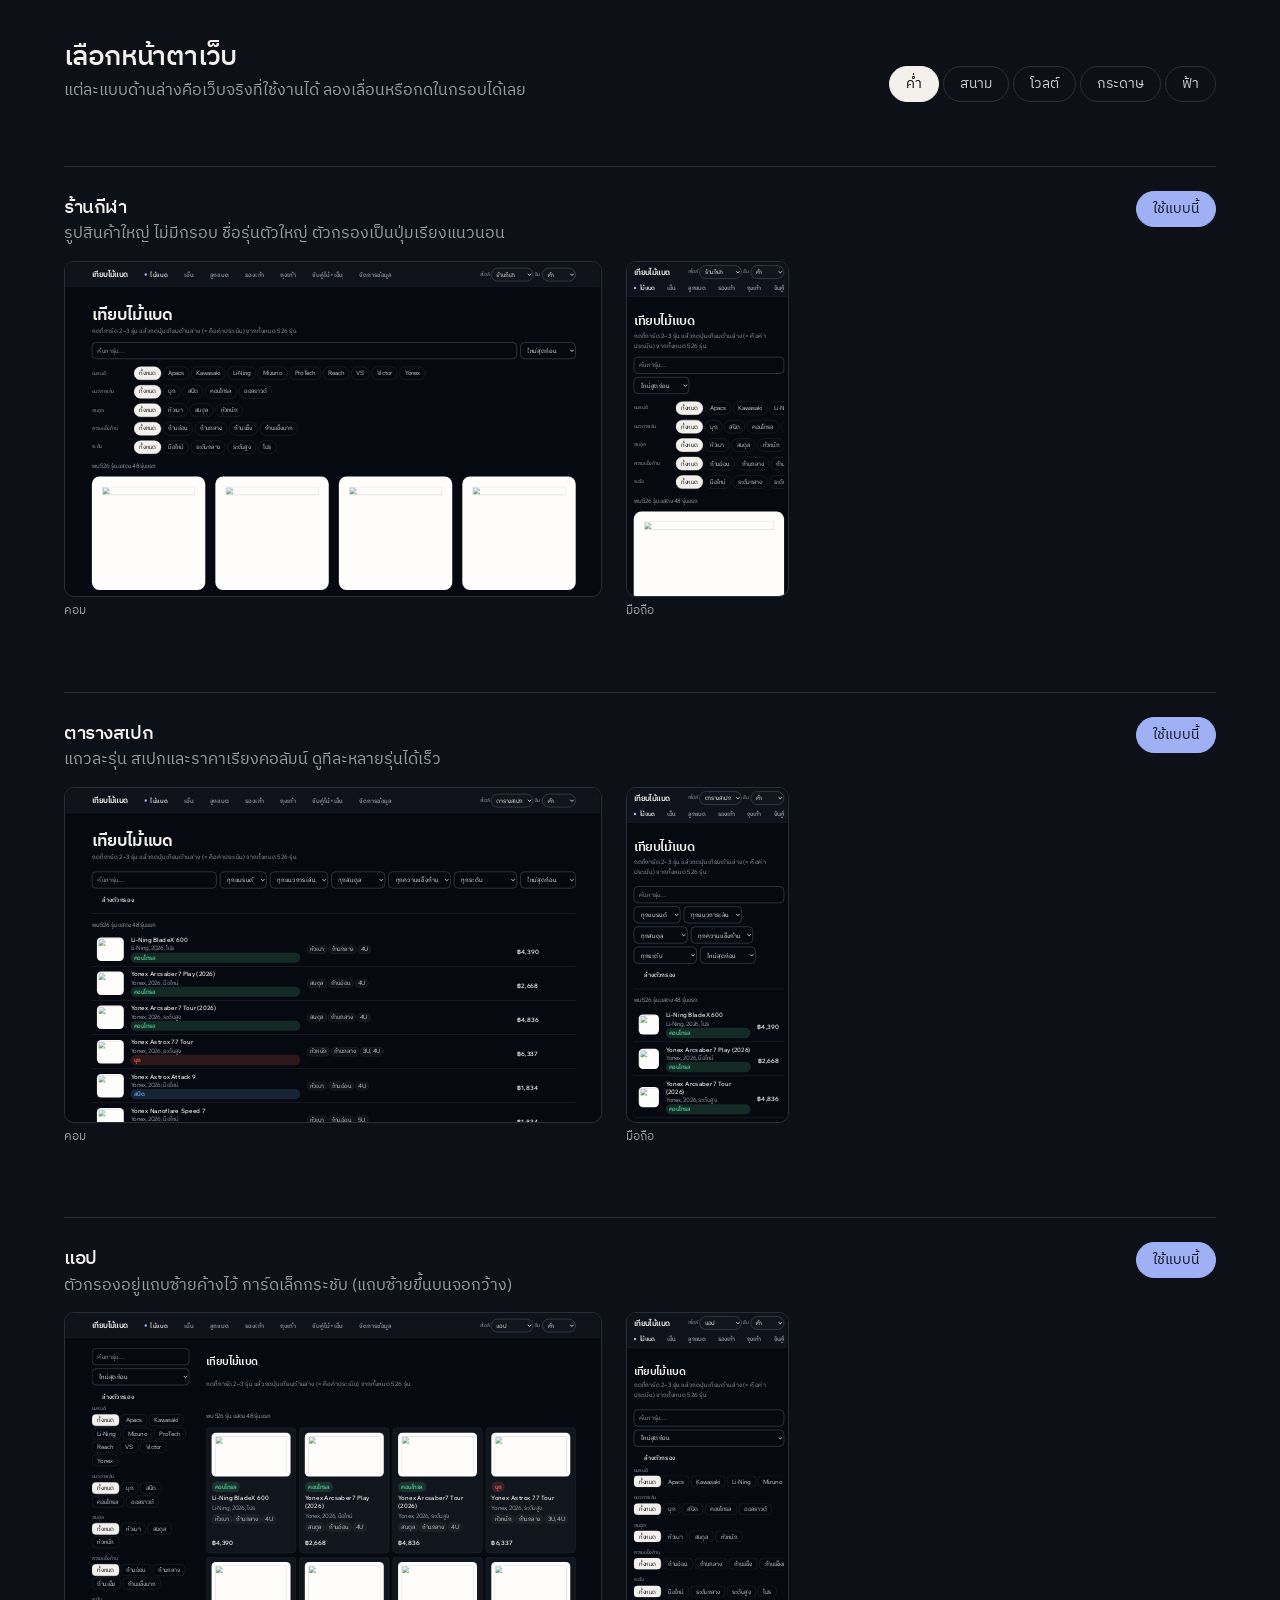
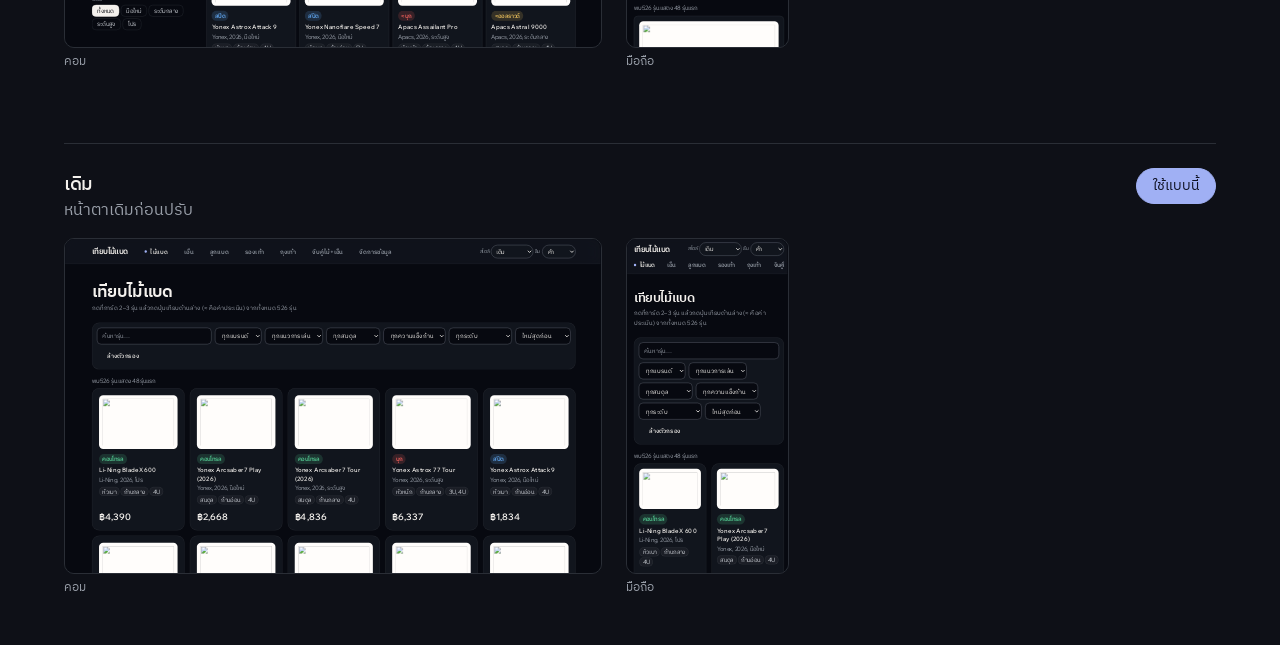
==== choose.html @ 6a17b2ae "Deploy the theme and layout files; add a page to compare every layout - The Pages workflow copied on" ====
<!doctype html>
<html lang="th">
<head>
  <meta charset="utf-8">
  <meta name="viewport" content="width=device-width, initial-scale=1">
  <title>เลือกหน้าตาเว็บ</title>
  <meta name="description" content="ดูหน้าตาเว็บเทียบไม้แบดทุกแบบเทียบกัน แล้วเลือกแบบที่ชอบ">
  <link rel="preconnect" href="https://fonts.googleapis.com">
  <link rel="preconnect" href="https://fonts.gstatic.com" crossorigin>
  <link href="https://fonts.googleapis.com/css2?family=Wix+Madefor+Display:wght@500&family=Wix+Madefor+Text:wght@400;500&family=IBM+Plex+Sans+Thai:wght@400;500&display=swap" rel="stylesheet">
  <link rel="stylesheet" href="tokens.css?v=__V__">
  <link rel="stylesheet" href="base.css?v=__V__">
  <style>
    /* Hallmark · shape: app screen · scope: app · a chooser: each layout live in a desktop and a phone frame */
    :root { --frame-scale: 0.42; }
    body { padding-block: var(--space-xl); }
    .head { display: flex; flex-wrap: wrap; align-items: end; justify-content: space-between; gap: var(--space-md); }
    .head p { color: var(--color-muted); margin-top: var(--space-xs); }
    .themes { display: flex; flex-wrap: wrap; gap: var(--space-2xs); }
    .themes button, .use { min-height: 36px; padding: 0 var(--space-md); border: var(--rule-hair) solid var(--color-rule); border-radius: 999px;
      background: transparent; color: var(--color-ink-2); font: inherit; font-size: var(--text-sm); cursor: pointer;
      transition: background-color var(--dur-micro) var(--ease-out), color var(--dur-micro) var(--ease-out); }
    .themes button:hover, .use:hover { color: var(--color-ink); border-color: var(--color-muted); }
    .themes button[aria-pressed="true"] { background: var(--color-ink); color: var(--color-paper); border-color: var(--color-ink); }
    .themes button:focus-visible, .use:focus-visible { outline: 2px solid var(--color-focus); outline-offset: 2px; transition: none; }
    .use { background: var(--color-accent); color: var(--color-accent-ink); border-color: var(--color-accent); text-decoration: none; display: inline-flex; align-items: center; }
    .use:hover { background: var(--color-accent-hi); color: var(--color-accent-ink); }
    .opt { margin-top: var(--space-2xl); padding-top: var(--space-lg); border-top: var(--rule-hair) solid var(--color-rule); }
    .opt-head { display: flex; flex-wrap: wrap; align-items: baseline; justify-content: space-between; gap: var(--space-sm); }
    .opt-head p { color: var(--color-muted); max-width: 60ch; margin-top: var(--space-2xs); }
    .frames { display: flex; gap: var(--space-lg); align-items: start; margin-top: var(--space-md); overflow-x: auto; padding-bottom: var(--space-xs); }
    .frame { flex: none; border-radius: 10px; overflow: hidden; border: var(--rule-hair) solid var(--color-rule); background: var(--color-paper-2); }
    .frame.desk { width: calc(1280px * var(--frame-scale)); height: calc(800px * var(--frame-scale)); }
    .frame.phone { width: calc(390px * var(--frame-scale)); height: calc(800px * var(--frame-scale)); }
    .frame iframe { border: 0; transform: scale(var(--frame-scale)); transform-origin: 0 0; }
    .frame.desk iframe { width: 1280px; height: 800px; }
    .frame.phone iframe { width: 390px; height: 800px; }
    .cap { font-size: var(--text-xs); color: var(--color-muted); margin-top: var(--space-2xs); }
    @media (min-width: 90rem) { :root { --frame-scale: 0.55; } }
  </style>
</head>
<body>
  <main class="container">
    <div class="head">
      <div>
        <h1>เลือกหน้าตาเว็บ</h1>
        <p>แต่ละแบบด้านล่างคือเว็บจริงที่ใช้งานได้ ลองเลื่อนหรือกดในกรอบได้เลย</p>
      </div>
      <div class="themes" id="themes" role="group" aria-label="สีของทุกกรอบ">
        <button type="button" data-t="" aria-pressed="true">ค่ำ</button>
        <button type="button" data-t="court" aria-pressed="false">สนาม</button>
        <button type="button" data-t="volt" aria-pressed="false">โวลต์</button>
        <button type="button" data-t="paper" aria-pressed="false">กระดาษ</button>
        <button type="button" data-t="sky" aria-pressed="false">ฟ้า</button>
      </div>
    </div>
    <div id="opts"></div>
  </main>
  <script>
    var OPTS = [
      ['store', 'ร้านกีฬา', 'รูปสินค้าใหญ่ ไม่มีกรอบ ชื่อรุ่นตัวใหญ่ ตัวกรองเป็นปุ่มเรียงแนวนอน'],
      ['table', 'ตารางสเปก', 'แถวละรุ่น สเปกและราคาเรียงคอลัมน์ ดูทีละหลายรุ่นได้เร็ว'],
      ['app', 'แอป', 'ตัวกรองอยู่แถบซ้ายค้างไว้ การ์ดเล็กกระชับ (แถบซ้ายขึ้นบนจอกว้าง)'],
      ['', 'เดิม', 'หน้าตาเดิมก่อนปรับ'],
    ];
    var theme = '';
    var url = function (s, extra) { return 'index.html?style=' + s + (theme ? '&theme=' + theme : '') + (extra || '') + '#rackets'; };
    function render() {
      document.getElementById('opts').innerHTML = OPTS.map(function (o) {
        return '<section class="opt"><div class="opt-head"><div><h2>' + o[1] + '</h2><p>' + o[2] + '</p></div>' +
          '<a class="use" href="' + url(o[0], '&save=1') + '">ใช้แบบนี้</a></div>' +
          '<div class="frames"><div><div class="frame desk"><iframe loading="lazy" title="' + o[1] + ' บนคอม" src="' + url(o[0]) + '"></iframe></div><div class="cap">คอม</div></div>' +
          '<div><div class="frame phone"><iframe loading="lazy" title="' + o[1] + ' บนมือถือ" src="' + url(o[0]) + '"></iframe></div><div class="cap">มือถือ</div></div></div></section>';
      }).join('');
    }
    document.getElementById('themes').addEventListener('click', function (e) {
      var b = e.target.closest('[data-t]'); if (!b) return;
      theme = b.dataset.t;
      document.querySelectorAll('#themes button').forEach(function (x) { x.setAttribute('aria-pressed', x === b); });
      render();
    });
    render();
  </script>
</body>
</html>
---- tokens.css ----
:root {
  color-scheme: dark;
  --space-3xs: 2px; --space-2xs: 4px; --space-xs: 8px; --space-sm: 12px; --space-md: 16px; --space-lg: 24px; --space-xl: 40px; --space-2xl: 64px; --space-3xl: 96px; --space-4xl: 144px;
  --text-xs: 0.75rem; --text-sm: 0.875rem; --text-md: 1rem; --text-lg: 1.2rem; --text-xl: 1.44rem; --text-2xl: 1.728rem; --text-3xl: 2.074rem;
  --text-display-s: 1.44rem; --text-display: 1.728rem; --text-section: 1.2rem; --text-title: 1rem; --text-lead: 1rem;
  --ease-out: cubic-bezier(0.16, 1, 0.3, 1); --ease-in: cubic-bezier(0.7, 0, 0.84, 0); --ease-in-out: cubic-bezier(0.65, 0, 0.35, 1);
  --dur-micro: 120ms; --dur-short: 220ms; --dur-long: 420ms;
  --color-error: oklch(72% 0.15 27); --color-success: oklch(76% 0.13 150);
  --container: 1440px; --gutter: 64px; --gap-columns: 32px; --section-gap-s: 120px; --section-gap: 144px; --section-gap-l: 176px;
  --z-base: 1; --z-raised: 10; --z-dropdown: 100; --z-sticky: 200; --z-sticky-nav: 300; --z-modal: 400; --z-toast: 500; --z-tooltip: 600;
  --color-paper: oklch(17.5% 0.014 268); --color-paper-2: oklch(21% 0.016 268); --color-paper-3: oklch(25% 0.017 268);
  --color-ink: oklch(96% 0.006 75); --color-ink-2: oklch(85% 0.010 262); --color-muted: oklch(70% 0.016 262);
  --color-rule: oklch(30% 0.016 266); --color-light: oklch(100% 0 0); --color-shade: oklch(10% 0.022 268);
  --color-accent: oklch(77% 0.10 274); --color-accent-ink: oklch(19% 0.035 274); --color-accent-hi: oklch(84% 0.085 274);
  --color-accent-deep: oklch(44% 0.13 274); --color-accent-soft: oklch(91% 0.038 274); --color-focus: oklch(80% 0.10 274);
  --color-accent-2: oklch(83% 0.095 62); --color-dusk: oklch(70% 0.12 330);
  --color-day-ink: oklch(22% 0.022 268); --color-day-muted: oklch(38% 0.022 266); --color-fog: oklch(94% 0.012 70);
  --color-well: oklch(95.5% 0.008 75); --color-well-2: oklch(92% 0.010 75); --color-well-ink: oklch(21% 0.016 268); --color-well-muted: oklch(47% 0.016 265); --color-well-rule: oklch(87.5% 0.009 75); --color-card: oklch(99.5% 0.003 75);
  --glass: oklch(22% 0.018 268 / 0.58); --glass-blur: 22px;
  --glass-hi: inset 0 1px 0 oklch(100% 0 0 / 0.10), inset 0 0 0 1px oklch(100% 0 0 / 0.06);
  --shadow-card: 0 1px 0 oklch(100% 0 0 / 0.06) inset, 0 40px 80px -32px oklch(8% 0.02 268 / 0.7);
  /* Thai: Wix Madefor carries no Thai glyphs; the project's IBM Plex Sans Thai follows it in both stacks */
  --font-display: "Wix Madefor Display", "IBM Plex Sans Thai", ui-sans-serif, sans-serif; --font-body: "Wix Madefor Text", "IBM Plex Sans Thai", ui-sans-serif, sans-serif;
  --radius-card: 18px; --radius-inner: 10px; --radius-pill: 999px; --rule-hair: 1px;
  --tracking-display: -0.022em; --display-weight: 500;
}
---- base.css ----
*, *::before, *::after { box-sizing: border-box; }
html, body { overflow-x: clip; }
html { scrollbar-color: var(--color-muted) var(--color-paper); scroll-padding-top: var(--space-3xl); }
body { margin: 0; background: var(--color-paper); color: var(--color-ink); font-family: var(--font-body); font-size: var(--text-md); line-height: 1.55; -webkit-font-smoothing: antialiased; caret-color: var(--color-accent); }
::selection { background: color-mix(in oklab, var(--color-accent) 22%, transparent); color: var(--color-ink); }
:focus-visible { outline: 2px solid var(--color-focus); outline-offset: 2px; }
a { color: inherit; text-decoration-thickness: 1px; text-underline-offset: 0.16em; }
h1, h2, h3 { margin: 0; font-family: var(--font-display); font-weight: var(--display-weight, 700); font-synthesis: none; letter-spacing: var(--tracking-display); line-height: 1.05; overflow-wrap: break-word; min-width: 0; text-wrap: balance; }
h1 { max-width: 20ch; font-size: var(--text-display); } h2 { max-width: 30ch; font-size: var(--text-section); } h3 { max-width: 40ch; font-size: var(--text-title); line-height: 1.2; }
.lead { font-size: var(--text-lead); line-height: 1.45; max-width: 52ch; }
p { margin: 0; text-wrap: pretty; }
p:not([class]) { max-width: 65ch; }
img, video { max-width: 100%; height: auto; display: block; }
svg { display: block; }
[hidden] { display: none !important; }
button, input, select, textarea { font: inherit; }
.container { width: 100%; max-width: var(--container); margin-inline: auto; padding-inline: var(--gutter); box-sizing: border-box; }
.num, .figure, td.num { font-variant-numeric: tabular-nums; }
.visually-hidden { position: absolute; width: 1px; height: 1px; overflow: hidden; clip-path: inset(50%); white-space: nowrap; }
[data-slot] { position: relative; overflow: hidden; background: linear-gradient(160deg, var(--color-paper-2, var(--color-paper)), var(--color-paper-3, var(--color-paper))); }
[data-slot] > img { position: absolute; inset: 0; width: 100%; height: 100%; object-fit: cover; z-index: 1; }
[data-slot]:has(> img) > :not(img):not([data-keep]) { display: none !important; }
@media (max-width: 60rem) { :root { --gutter: 24px; --section-gap-s: 80px; --section-gap: 96px; --section-gap-l: 120px; } }
@media (max-width: 40rem) { :root { --gutter: 16px; --section-gap-s: 56px; --section-gap: 72px; --section-gap-l: 96px; --gap-columns: 16px; } }
@media (prefers-reduced-motion: reduce) { *:not(.keep-motion), *:not(.keep-motion)::before, *:not(.keep-motion)::after { animation-duration: 0.01ms !important; animation-iteration-count: 1 !important; transition-duration: 0.01ms !important; scroll-behavior: auto !important; } }
/* photographs: natural con=4 vib=6 */
[data-slot] > img { filter: contrast(1.04) saturate(1.03); }
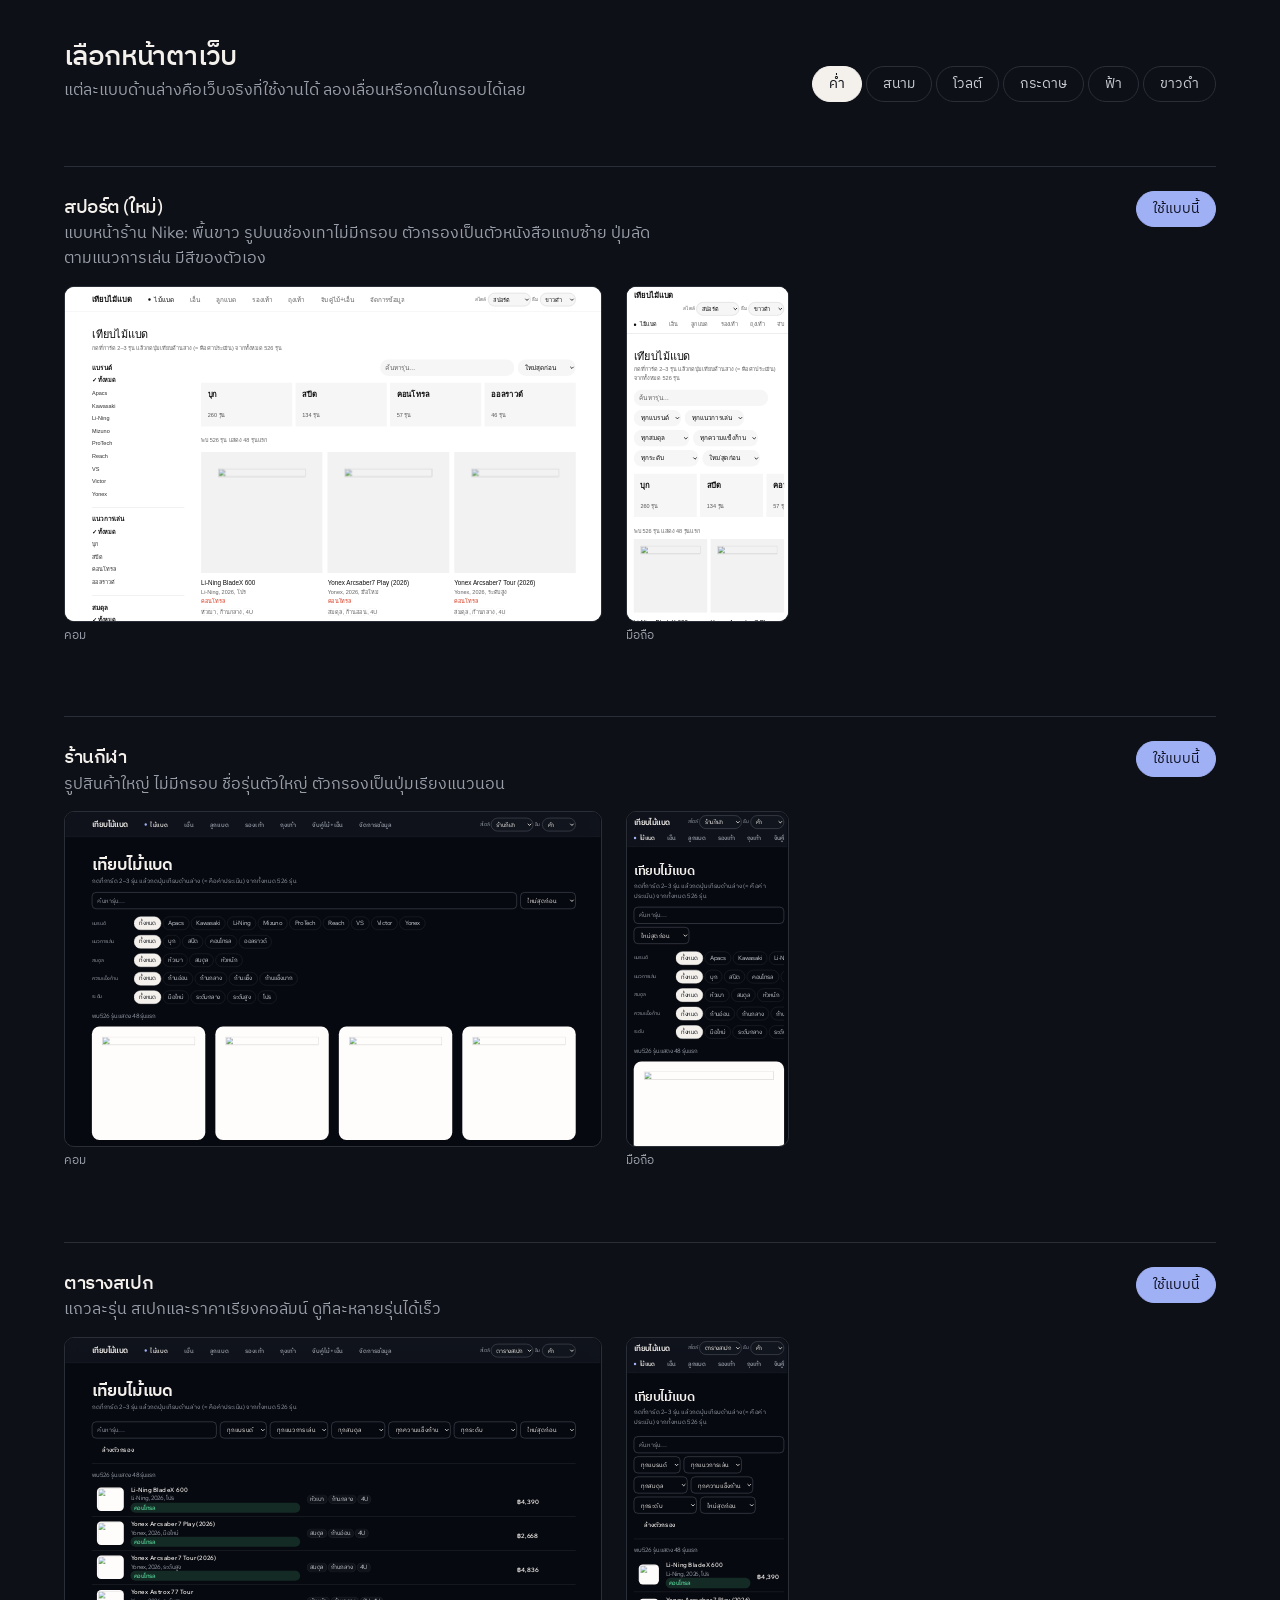
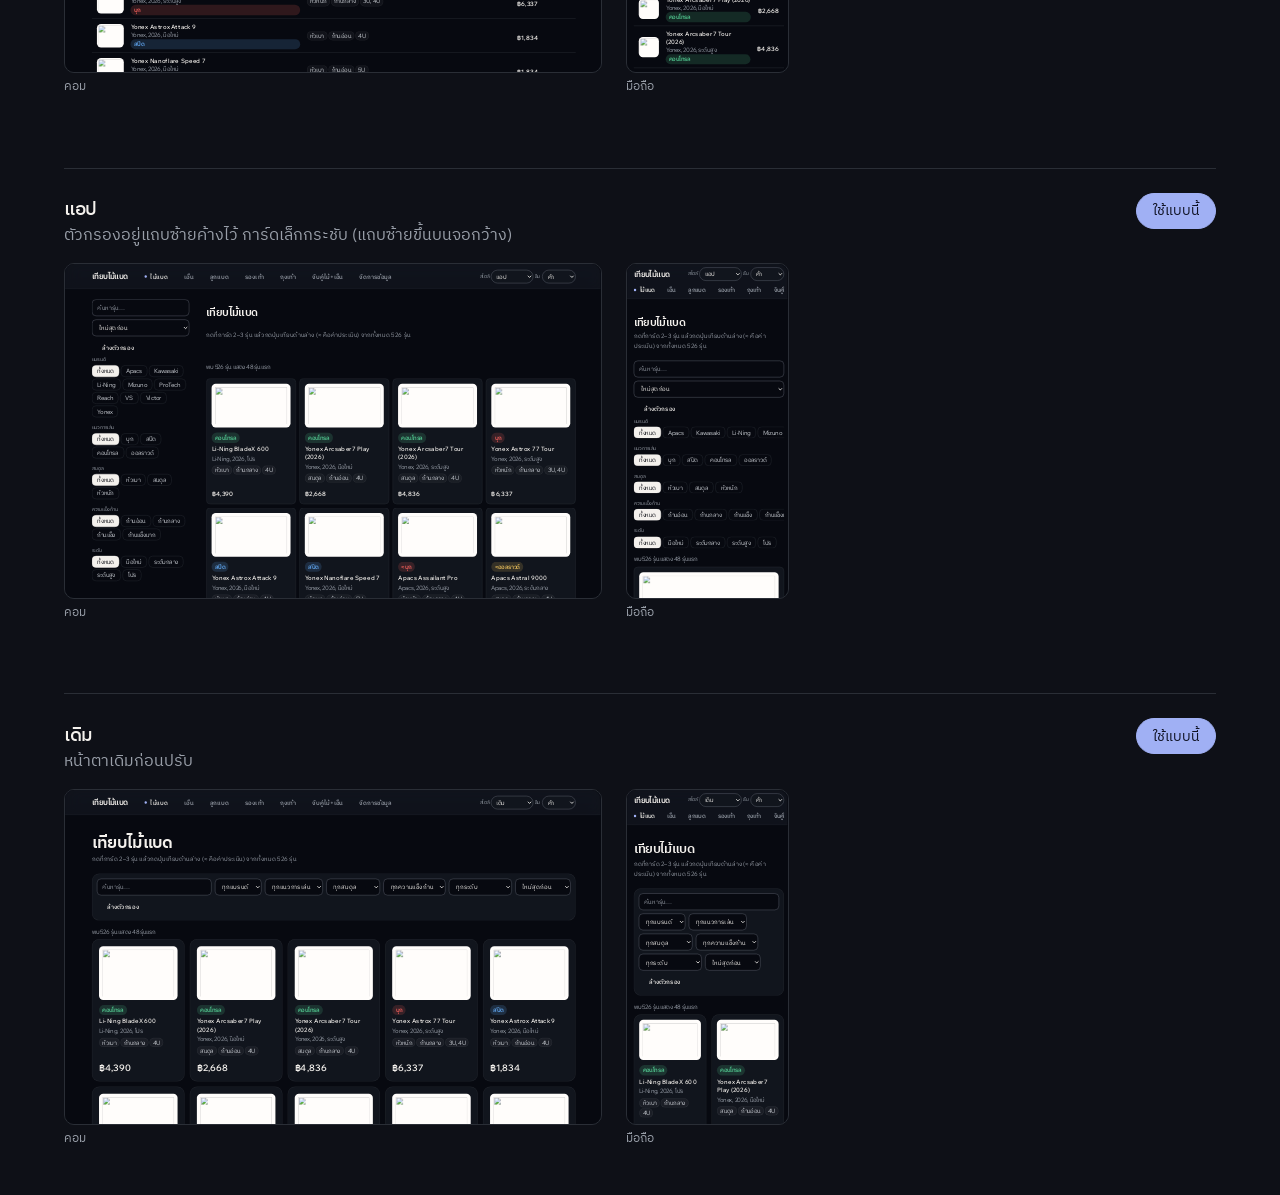
==== commit 85dec8ba: "Add a "สปอร์ต" layout after Nike's listing and Apple's compare page, and a black-and-white theme - ส" ====
--- a/choose.html
+++ b/choose.html
@@ -52,12 +52,14 @@
         <button type="button" data-t="volt" aria-pressed="false">โวลต์</button>
         <button type="button" data-t="paper" aria-pressed="false">กระดาษ</button>
         <button type="button" data-t="sky" aria-pressed="false">ฟ้า</button>
+        <button type="button" data-t="mono" aria-pressed="false">ขาวดำ</button>
       </div>
     </div>
     <div id="opts"></div>
   </main>
   <script>
     var OPTS = [
+      ['sport', 'สปอร์ต (ใหม่)', 'แบบหน้าร้าน Nike: พื้นขาว รูปบนช่องเทาไม่มีกรอบ ตัวกรองเป็นตัวหนังสือแถบซ้าย ปุ่มลัดตามแนวการเล่น มีสีของตัวเอง'],
       ['store', 'ร้านกีฬา', 'รูปสินค้าใหญ่ ไม่มีกรอบ ชื่อรุ่นตัวใหญ่ ตัวกรองเป็นปุ่มเรียงแนวนอน'],
       ['table', 'ตารางสเปก', 'แถวละรุ่น สเปกและราคาเรียงคอลัมน์ ดูทีละหลายรุ่นได้เร็ว'],
       ['app', 'แอป', 'ตัวกรองอยู่แถบซ้ายค้างไว้ การ์ดเล็กกระชับ (แถบซ้ายขึ้นบนจอกว้าง)'],
